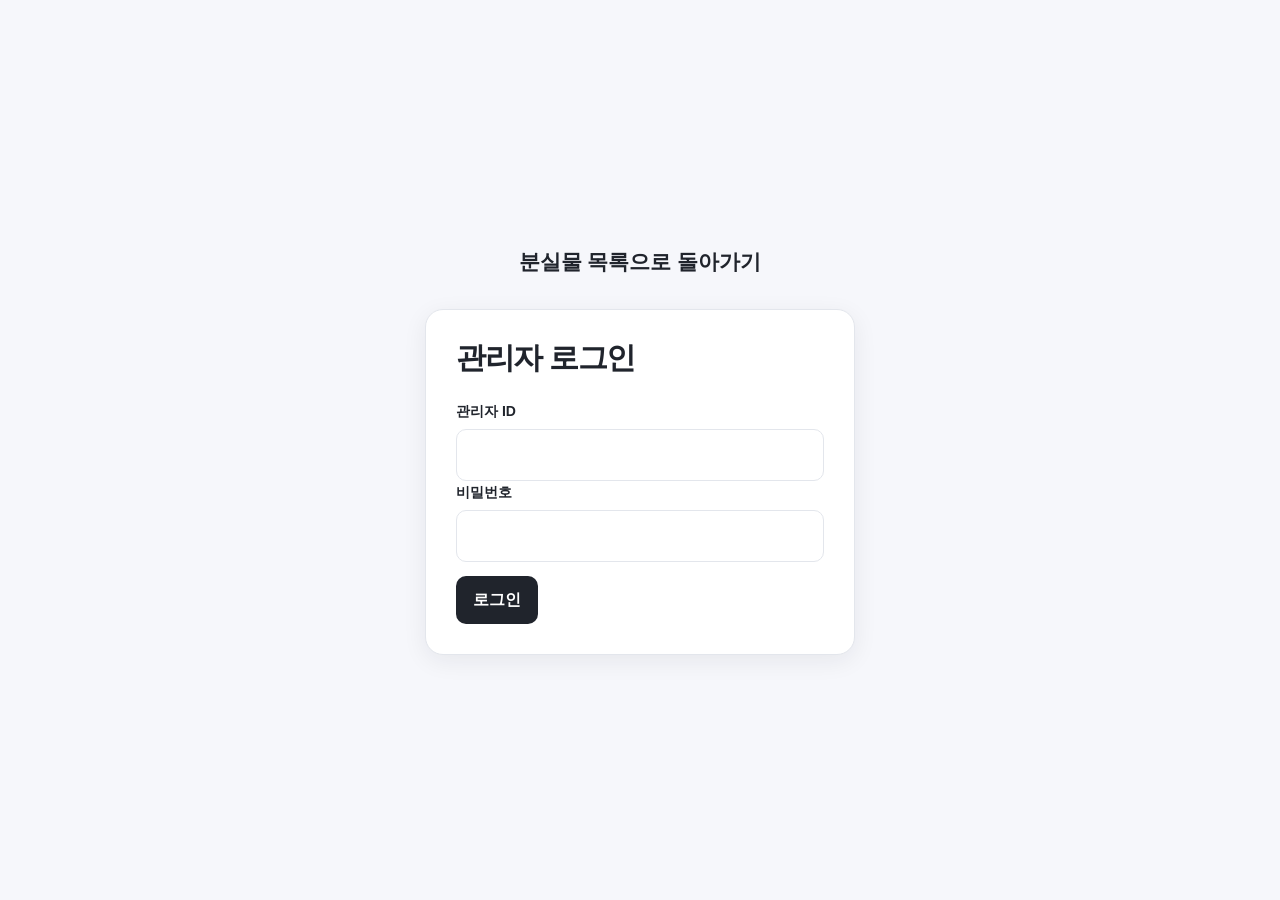
==== admin/index.html @ 2357132f "관리자 페이지 수정" ====
<!doctype html>
<html lang="ko">
  <head>
    <meta charset="UTF-8" />
    <meta name="viewport" content="width=device-width, initial-scale=1.0" />
    <title>관리자 - 분실물 관리</title>
    <link rel="stylesheet" href="../css/common.css" />
    <link rel="stylesheet" href="../css/admin.css" />
    <script src="../js/common.js" defer></script>
    <script src="../js/admin/index.js" defer></script>
  </head>
  <body>
    <header>
      <a href="/admin/index.html">관리자 화면</a>
      <nav>
        <a href="/index.html">일반 사용자 화면</a>
        <button id="logout-button" type="button">로그아웃</button>
      </nav>
    </header>
    <main>
      <section>
        <h1>분실물 관리</h1>
        <form id="admin-search-form">
          <label for="admin-search">분실물 검색</label>
          <input
            id="admin-search"
            name="keyword"
            type="search"
            placeholder="분실물 이름이나 특징을 입력하세요"
          />
          <button type="submit">검색</button>
        </form>
      </section>
      <section>
        <h2>정식 분실물</h2>
        <div id="admin-item-list">
          <article class="item-card" data-item-id="">
            <a href="/admin/item-detail.html?id=">
              <div class="item-image">분실물 사진</div>
              <h3>분실물 이름</h3>
              <p>찾은 장소</p>
              <p>등록된 시간</p>
            </a>
          </article>
        </div>
      </section>
      <section>
        <h2>임시 저장소</h2>
        <div id="temporary-item-list"></div>
      </section>

      <section>
        <h2>거절된 분실물</h2>
        <div id="declined-item-list"></div>
      </section>
    </main>
  </body>
</html>
---- css/common.css ----
:root {
  --background: #f6f7fb;
  --surface: #fff;
  --surface-hover: #fafbfc;
  --text: #20242c;
  --muted: #707784;
  --border: #e3e6ec;
  --primary: #20242c;
  --primary-hover: #11141a;
  --danger: #d9534f;
  --danger-bg: #fff0ef;
  --warning: #a96f08;
  --warning-bg: #fff7e6;
  --success: #2f855a;
  --radius: 14px;
  --shadow: 0 6px 24px rgba(25, 31, 43, 0.07);
  --max-width: 1120px;
}
* {
  box-sizing: border-box;
}
html {
  scroll-behavior: smooth;
}
body {
  margin: 0;
  min-width: 320px;
  background: var(--background);
  color: var(--text);
  font-family:
    -apple-system, BlinkMacSystemFont, "Segoe UI", "Noto Sans KR", Arial,
    sans-serif;
  line-height: 1.6;
}
a {
  color: inherit;
  text-decoration: none;
}
button,
input,
textarea {
  font: inherit;
}
button {
  cursor: pointer;
}
button:disabled {
  cursor: not-allowed;
  opacity: 0.55;
}
header {
  min-height: 72px;
  padding: 0 32px;
  background: var(--surface);
  border-bottom: 1px solid var(--border);
  display: flex;
  align-items: center;
  justify-content: space-between;
  gap: 24px;
}
header > a {
  font-size: 20px;
  font-weight: 800;
  letter-spacing: -0.04em;
}
header nav {
  display: flex;
  align-items: center;
  gap: 8px;
}
header nav a,
header nav button {
  padding: 9px 13px;
  border: 0;
  border-radius: 9px;
  background: transparent;
  color: var(--muted);
  font-weight: 600;
}
header nav a:hover,
header nav button:hover {
  background: #f0f2f6;
  color: var(--text);
}
main {
  width: min(calc(100% - 40px), var(--max-width));
  margin: 0 auto;
  padding: 48px 0 80px;
}
h1,
h2,
h3,
p {
  margin-top: 0;
}
h1 {
  margin-bottom: 10px;
  font-size: clamp(30px, 4vw, 44px);
  line-height: 1.2;
  letter-spacing: -0.045em;
}
h2 {
  font-size: 24px;
  line-height: 1.3;
  letter-spacing: -0.035em;
}
h3 {
  line-height: 1.4;
}
p {
  color: var(--muted);
}
main > a:first-child {
  display: inline-block;
  margin-bottom: 24px;
  color: var(--muted);
  font-weight: 600;
}
section + section {
  margin-top: 42px;
}
label {
  display: block;
  margin-bottom: 7px;
  font-size: 14px;
  font-weight: 700;
}
input,
textarea {
  width: 100%;
  padding: 12px 14px;
  border: 1px solid var(--border);
  border-radius: 10px;
  background: var(--surface);
  color: var(--text);
  outline: none;
  transition:
    border-color 0.15s,
    box-shadow 0.15s;
}
input:focus,
textarea:focus {
  border-color: #9da4ae;
  box-shadow: 0 0 0 3px rgba(157, 164, 174, 0.15);
}
textarea {
  min-height: 130px;
  resize: vertical;
}
button[type="submit"],
button[type="cancel"],
#take-item-button,
#edit-item-button,
#accept-button {
  padding: 11px 17px;
  border: 0;
  border-radius: 10px;
  background: var(--primary);
  color: #fff;
  font-weight: 700;
}
button[value="cancel"] {
  background: var(--surface);
  color: var(--text);
  border: 1px solid var(--border);
}
button[value="cancel"]:hover {
  background: var(--surface-hover);
}
button[type="submit"]:hover,
#take-item-button:hover,
#edit-item-button:hover,
#accept-button:hover {
  background: var(--primary-hover);
}
#delete-item-button,
#delete-button {
  padding: 11px 17px;
  border: 0;
  border-radius: 10px;
  background: var(--danger-bg);
  color: var(--danger);
  font-weight: 700;
}
#delete-item-button:hover,
#delete-button:hover {
  background: #ffe1df;
}
#decline-button {
  padding: 11px 17px;
  border: 0;
  border-radius: 10px;
  background: var(--warning-bg);
  color: var(--warning);
  font-weight: 700;
}
.item-image {
  min-height: 210px;
  border-radius: 12px;
  background: #eef0f4;
  color: #8a919c;
  display: grid;
  place-items: center;
  overflow: hidden;
}
.item-image img {
  width: 100%;
  height: 100%;
  object-fit: cover;
}
dialog {
  width: min(92vw, 460px);
  border: 0;
  border-radius: 18px;
  padding: 28px;
  background: var(--surface);
  box-shadow: 0 24px 70px rgba(0, 0, 0, 0.18);
}
dialog::backdrop {
  background: rgba(15, 18, 24, 0.48);
}
dialog form {
  display: flex;
  flex-direction: column;
  gap: 14px;
}

#temporary-item-register-form > button[type="submit"] {
  margin-top: 14px;
}
#temporary-item-register-form > a {
  display: inline-flex;
  width: fit-content;
  margin-top: 20px;
  padding: 11px 17px;
  border: 1px solid var(--border);
  border-radius: 10px;
  background: var(--surface);
  font-weight: 700;
}
#temporary-item-register-form > a:hover {
  background: var(--surface-hover);
}
body:has(#admin-login-form) .back-link {
  display: inline-flex;
  align-items: center;
  gap: 5px;
  margin-bottom: 22px;
  color: var(--muted);
  font-size: 14px;
  font-weight: 700;
}
body:has(#admin-login-form) .back-link:hover {
  color: var(--text);
}
#admin-login-form > button[type="submit"] {
  margin-top: 14px;
}

@media (max-width: 700px) {
  header {
    min-height: 64px;
    padding: 0 18px;
  }
  header > a {
    font-size: 17px;
  }
  header nav a,
  header nav button {
    padding: 8px;
    font-size: 13px;
  }
  main {
    width: min(calc(100% - 28px), var(--max-width));
    padding-top: 32px;
  }
}

.site-logo {
  display: inline-flex;
  align-items: center;
  gap: 10px;
  color: var(--text);
  font-size: 20px;
  font-weight: 800;
  letter-spacing: -0.04em;
}

.site-logo img {
  width: 38px;
  height: 38px;
  object-fit: contain;
}

.site-logo:hover {
  color: var(--text);
}

@media (max-width: 700px) {
  .site-logo {
    font-size: 17px;
    gap: 7px;
  }

  .site-logo img {
    width: 32px;
    height: 32px;
  }
}
---- css/admin.css ----
body:has(#admin-login-form) {
  min-height: 100vh;
  display: grid;
  place-items: center;
}
body:has(#admin-login-form) main {
  width: min(calc(100% - 32px), 430px);
  padding: 24px 0;
}
body:has(#admin-login-form) main > a:first-child {
  display: block;
  margin-bottom: 30px;
  text-align: center;
  color: var(--text);
  font-size: 21px;
  font-weight: 800;
}
body:has(#admin-login-form) section {
  margin: 0;
  padding: 30px;
  background: var(--surface);
  border: 1px solid var(--border);
  border-radius: 18px;
  box-shadow: var(--shadow);
}
body:has(#admin-login-form) h1 {
  font-size: 30px;
}
#admin-login-form {
  margin-top: 24px;
}
#login-error {
  margin-top: 14px;
  color: var(--danger);
  font-size: 14px;
}
#admin-search-form {
  max-width: 720px;
  margin-top: 28px;
  display: grid;
  grid-template-columns: 1fr auto;
  gap: 10px;
}
#admin-search-form label {
  grid-column: 1/-1;
}
#admin-item-list {
  margin-top: 20px;
  display: grid;
  grid-template-columns: repeat(3, minmax(0, 1fr));
  gap: 18px;
}
#admin-item-list .item-card a {
  display: block;
  padding: 12px;
}
#admin-item-list .item-card h3 {
  margin: 15px 3px 4px;
}
#admin-item-list .item-card p {
  margin: 0 3px;
  font-size: 13px;
}
#admin-item-detail,
#temporary-item-detail {
  max-width: 760px;
  margin: 0 auto;
  padding: 24px;
  background: var(--surface);
  border: 1px solid var(--border);
  border-radius: 18px;
  box-shadow: var(--shadow);
}
#admin-item-detail .item-image,
#temporary-item-detail .item-image {
  min-height: 420px;
  margin-bottom: 28px;
}
#admin-item-detail > div:last-child,
#temporary-item-detail > div:last-child {
  margin-top: 30px;
  display: flex;
  flex-wrap: wrap;
  gap: 10px;
}
#edit-item-section {
  max-width: 760px;
  margin: 24px auto 0;
  padding: 24px;
  background: var(--surface);
  border: 1px solid var(--border);
  border-radius: 18px;
}
#edit-item-form {
  margin-top: 20px;
}
#temporary-item-list,
#declined-item-list {
  margin-top: 24px;
  display: grid;
  grid-template-columns: repeat(3, minmax(0, 1fr));
  gap: 18px;
}
.temporary-item-card {
  overflow: hidden;
  background: var(--surface);
  border: 1px solid var(--border);
  border-radius: var(--radius);
  box-shadow: var(--shadow);
  transition:
    transform 0.18s,
    box-shadow 0.18s;
}
.temporary-item-card:hover {
  transform: translateY(-3px);
  box-shadow: 0 12px 30px rgba(25, 31, 43, 0.11);
}
.temporary-item-card a {
  display: block;
  padding: 12px;
}
.temporary-item-card h2 {
  margin: 15px 3px 4px;
  font-size: 18px;
}
.temporary-item-card p {
  margin: 0 3px;
  font-size: 13px;
}
@media (max-width: 900px) {
  #admin-item-list,
  #temporary-item-list {
    grid-template-columns: repeat(2, minmax(0, 1fr));
  }
}
@media (max-width: 600px) {
  #admin-search-form {
    grid-template-columns: 1fr;
  }
  #admin-item-list,
  #temporary-item-list {
    grid-template-columns: 1fr;
  }
  #admin-item-detail,
  #temporary-item-detail,
  #edit-item-section {
    padding: 16px;
  }
  #admin-item-detail .item-image,
  #temporary-item-detail .item-image {
    min-height: 280px;
  }
}

body:has(#admin-login-form) .back-link {
  display: inline-flex;
  align-items: center;
  gap: 6px;
  margin-bottom: 22px;
  color: var(--muted);
  font-size: 14px;
  font-weight: 600;
  transition: color 0.15s ease;
}

body:has(#admin-login-form) .back-link:hover {
  color: var(--text);
}
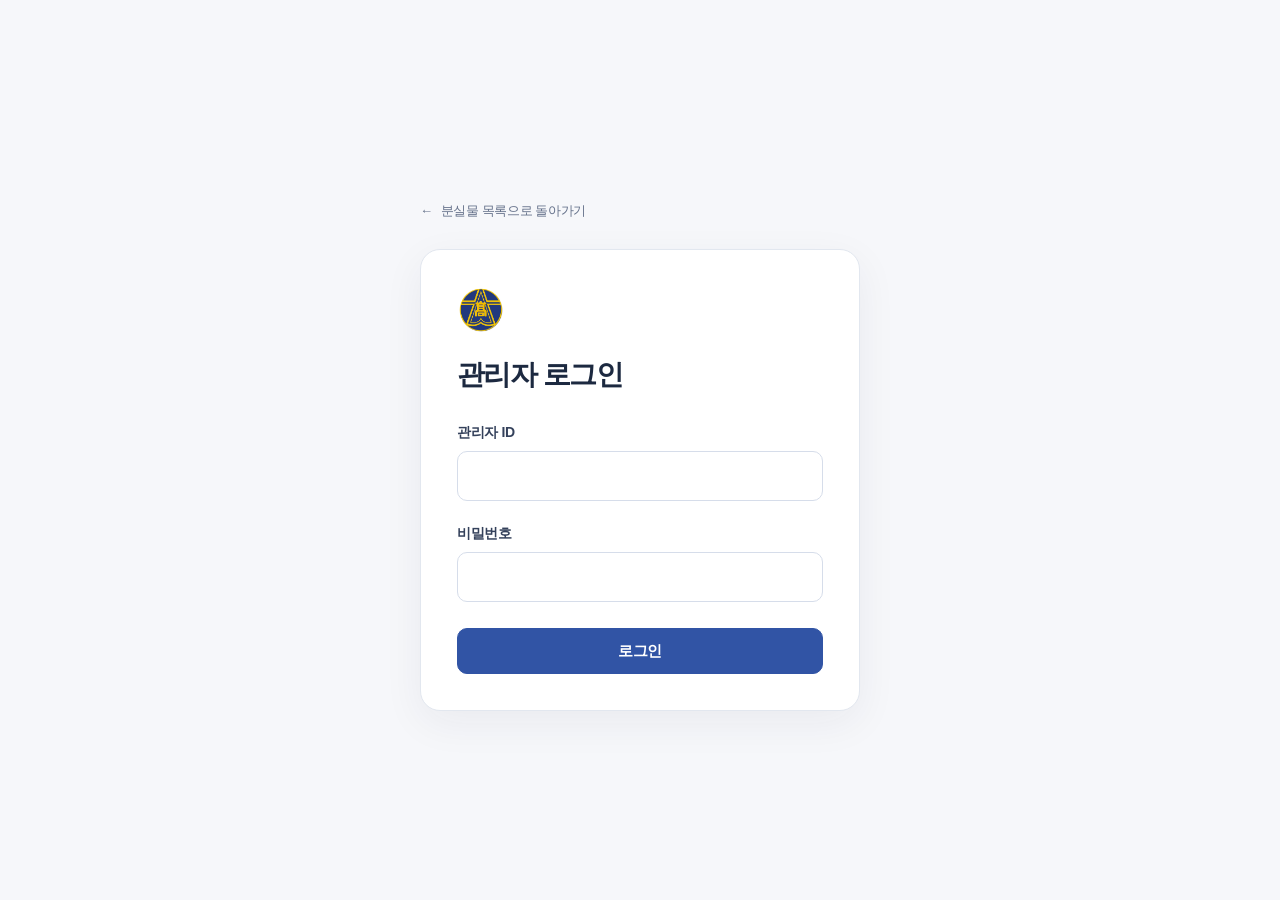
==== commit d67ac39d: "웹 아이콘 추가" ====
--- a/admin/index.html
+++ b/admin/index.html
@@ -6,6 +6,7 @@
     <title>관리자 - 분실물 관리</title>
     <link rel="stylesheet" href="../css/common.css" />
     <link rel="stylesheet" href="../css/admin.css" />
+    <link rel="icon" type="image/png" href="/images/school-logo.png" />
     <script src="../js/common.js" defer></script>
     <script src="../js/admin/index.js" defer></script>
   </head>
@@ -32,6 +33,10 @@
         </form>
       </section>
       <section>
+        <h2>임시 저장소</h2>
+        <div id="temporary-item-list"></div>
+      </section>
+      <section>
         <h2>정식 분실물</h2>
         <div id="admin-item-list">
           <article class="item-card" data-item-id="">
@@ -45,10 +50,9 @@
         </div>
       </section>
       <section>
-        <h2>임시 저장소</h2>
-        <div id="temporary-item-list"></div>
+        <h2>가져가기 완료된 분실물</h2>
+        <div id="taken-item-list"></div>
       </section>
-
       <section>
         <h2>거절된 분실물</h2>
         <div id="declined-item-list"></div>
--- a/css/common.css
+++ b/css/common.css
@@ -1,309 +1,945 @@
 :root {
-  --background: #f6f7fb;
-  --surface: #fff;
-  --surface-hover: #fafbfc;
-  --text: #20242c;
-  --muted: #707784;
-  --border: #e3e6ec;
-  --primary: #20242c;
-  --primary-hover: #11141a;
-  --danger: #d9534f;
-  --danger-bg: #fff0ef;
-  --warning: #a96f08;
-  --warning-bg: #fff7e6;
-  --success: #2f855a;
-  --radius: 14px;
-  --shadow: 0 6px 24px rgba(25, 31, 43, 0.07);
-  --max-width: 1120px;
-}
-* {
+  color-scheme: light;
+  --background: #f6f7fa;
+  --surface: #ffffff;
+  --surface-hover: #f0f3f9;
+  --text: #1c2940;
+  --muted: #65718a;
+  --border: #e2e7ef;
+  --primary: #3154a5;
+  --primary-hover: #24438c;
+  --primary-soft: #edf2fc;
+  --danger: #b53542;
+  --danger-bg: #fff0f1;
+  --warning: #89580d;
+  --warning-bg: #fff6e5;
+  --success: #237451;
+  --success-bg: #edf8f1;
+  --radius: 16px;
+  --shadow: 0 4px 18px rgb(28 41 64 / 4%);
+  --max-width: 1200px;
+  --page-gutter: 24px;
+  --focus-ring: 0 0 0 4px rgb(49 84 165 / 13%);
+}
+
+*,
+*::before,
+*::after {
   box-sizing: border-box;
 }
+
+[hidden] {
+  display: none !important;
+}
+
 html {
-  scroll-behavior: smooth;
-}
+  scroll-padding-top: 24px;
+  -webkit-text-size-adjust: 100%;
+}
+
 body {
   margin: 0;
-  min-width: 320px;
+  min-height: 100vh;
+  min-height: 100dvh;
   background: var(--background);
   color: var(--text);
   font-family:
-    -apple-system, BlinkMacSystemFont, "Segoe UI", "Noto Sans KR", Arial,
-    sans-serif;
-  line-height: 1.6;
-}
+    -apple-system, BlinkMacSystemFont, "Segoe UI", "Apple SD Gothic Neo",
+    "Noto Sans KR", "Noto Sans CJK KR", "Malgun Gothic", sans-serif;
+  font-size: 15px;
+  line-height: 1.65;
+  letter-spacing: -0.025em;
+  overflow-wrap: anywhere;
+  -webkit-font-smoothing: antialiased;
+}
+
+::selection {
+  background: #dce7ff;
+  color: #172d5c;
+}
+
 a {
   color: inherit;
   text-decoration: none;
-}
-button,
-input,
-textarea {
-  font: inherit;
-}
-button {
-  cursor: pointer;
-}
-button:disabled {
-  cursor: not-allowed;
-  opacity: 0.55;
-}
-header {
-  min-height: 72px;
-  padding: 0 32px;
-  background: var(--surface);
-  border-bottom: 1px solid var(--border);
-  display: flex;
-  align-items: center;
-  justify-content: space-between;
-  gap: 24px;
-}
-header > a {
-  font-size: 20px;
-  font-weight: 800;
-  letter-spacing: -0.04em;
-}
-header nav {
-  display: flex;
-  align-items: center;
-  gap: 8px;
-}
-header nav a,
-header nav button {
-  padding: 9px 13px;
-  border: 0;
-  border-radius: 9px;
-  background: transparent;
-  color: var(--muted);
-  font-weight: 600;
-}
-header nav a:hover,
-header nav button:hover {
-  background: #f0f2f6;
-  color: var(--text);
-}
-main {
-  width: min(calc(100% - 40px), var(--max-width));
-  margin: 0 auto;
-  padding: 48px 0 80px;
-}
+  -webkit-tap-highlight-color: transparent;
+}
+
+img {
+  display: block;
+  max-width: 100%;
+}
+
 h1,
 h2,
 h3,
 p {
-  margin-top: 0;
-}
+  margin: 0;
+}
+
+h1,
+h2,
+h3 {
+  word-break: keep-all;
+  overflow-wrap: anywhere;
+}
+
 h1 {
-  margin-bottom: 10px;
-  font-size: clamp(30px, 4vw, 44px);
-  line-height: 1.2;
-  letter-spacing: -0.045em;
-}
+  font-size: clamp(28px, 3.5vw, 40px);
+  font-weight: 800;
+  line-height: 1.3;
+  letter-spacing: -0.055em;
+}
+
 h2 {
-  font-size: 24px;
-  line-height: 1.3;
-  letter-spacing: -0.035em;
-}
+  font-size: clamp(19px, 2.4vw, 23px);
+  font-weight: 750;
+  line-height: 1.4;
+  letter-spacing: -0.04em;
+}
+
 h3 {
-  line-height: 1.4;
-}
+  font-size: 17px;
+  line-height: 1.45;
+}
+
 p {
   color: var(--muted);
 }
+
+button,
+input,
+textarea,
+select {
+  font: inherit;
+  letter-spacing: inherit;
+}
+
+a:focus-visible,
+button:focus-visible {
+  outline: 3px solid #668cde;
+  outline-offset: 4px;
+}
+
+body > header {
+  display: flex;
+  flex-wrap: wrap;
+  align-items: center;
+  justify-content: space-between;
+  gap: 12px 20px;
+  min-height: 82px;
+  padding-block: 16px;
+  padding-inline: max(var(--page-gutter), calc((100% - var(--max-width)) / 2));
+  background: var(--surface);
+  border-bottom: 1px solid var(--border);
+}
+
+header > a {
+  min-width: 0;
+  color: var(--text);
+  font-size: 17px;
+  font-weight: 750;
+  line-height: 1.5;
+  letter-spacing: -0.045em;
+}
+
+.site-logo {
+  display: inline-flex;
+  flex: 1 1 200px;
+  align-items: center;
+  gap: 12px;
+  min-width: 0;
+}
+
+.site-logo img {
+  flex: 0 0 40px;
+  width: 40px;
+  height: 40px;
+  object-fit: contain;
+}
+
+.site-logo span {
+  min-width: 0;
+  word-break: keep-all;
+  overflow-wrap: anywhere;
+}
+
+header nav {
+  display: flex;
+  flex: 0 0 auto;
+  flex-wrap: wrap;
+  align-items: center;
+  gap: 8px;
+  max-width: 100%;
+  margin-left: auto;
+}
+
+header nav a,
+header nav button {
+  display: inline-flex;
+  align-items: center;
+  justify-content: center;
+  min-height: 42px;
+  padding: 9px 14px;
+  border: 1px solid var(--border);
+  border-radius: 9px;
+  background: var(--surface);
+  color: var(--muted);
+  font-size: 13px;
+  font-weight: 650;
+  line-height: 1.4;
+  text-align: center;
+}
+
+main {
+  width: calc(100% - var(--page-gutter) * 2);
+  max-width: var(--max-width);
+  margin-inline: auto;
+  padding-block: 40px 80px;
+}
+
 main > a:first-child {
-  display: inline-block;
-  margin-bottom: 24px;
+  display: inline-flex;
+  align-items: center;
+  min-height: 44px;
+  margin: -8px 0 20px;
   color: var(--muted);
+  font-size: 14px;
   font-weight: 600;
 }
+
 section + section {
-  margin-top: 42px;
-}
+  margin-top: 40px;
+}
+
 label {
   display: block;
-  margin-bottom: 7px;
+  color: #34415b;
   font-size: 14px;
-  font-weight: 700;
-}
+  font-weight: 650;
+  line-height: 1.5;
+}
+
 input,
+textarea,
+select {
+  display: block;
+  width: 100%;
+  min-width: 0;
+  min-height: 48px;
+  padding: 12px 14px;
+  border: 1px solid #d6ddea;
+  border-radius: 10px;
+  outline: none;
+  background: var(--surface);
+  color: var(--text);
+  font-size: 16px;
+  line-height: 1.5;
+  transition:
+    border-color 160ms ease,
+    box-shadow 160ms ease;
+}
+
+input::placeholder,
+textarea::placeholder {
+  color: #7c879c;
+  opacity: 1;
+}
+
+input:focus,
+textarea:focus,
+select:focus {
+  border-color: var(--primary);
+  box-shadow: var(--focus-ring);
+}
+
+input:disabled,
+textarea:disabled,
+select:disabled {
+  background: #f1f3f7;
+  cursor: not-allowed;
+}
+
 textarea {
-  width: 100%;
-  padding: 12px 14px;
+  min-height: 136px;
+  resize: vertical;
+}
+
+input[type="file"] {
+  padding: 8px;
+}
+
+input::file-selector-button {
+  margin-right: 12px;
+  padding: 8px 12px;
+  border: 0;
+  border-radius: 6px;
+  background: var(--primary-soft);
+  color: var(--primary);
+  font: inherit;
+  cursor: pointer;
+}
+
+button {
+  display: inline-flex;
+  align-items: center;
+  justify-content: center;
+  gap: 8px;
+  min-width: 0;
+  min-height: 46px;
+  padding: 11px 18px;
   border: 1px solid var(--border);
   border-radius: 10px;
   background: var(--surface);
   color: var(--text);
-  outline: none;
+  font-weight: 650;
+  line-height: 1.5;
+  text-align: center;
+  cursor: pointer;
+  touch-action: manipulation;
   transition:
-    border-color 0.15s,
-    box-shadow 0.15s;
-}
-input:focus,
-textarea:focus {
-  border-color: #9da4ae;
-  box-shadow: 0 0 0 3px rgba(157, 164, 174, 0.15);
-}
-textarea {
-  min-height: 130px;
-  resize: vertical;
-}
+    background-color 160ms ease,
+    border-color 160ms ease,
+    color 160ms ease,
+    box-shadow 160ms ease;
+}
+
+button:disabled {
+  opacity: 0.5;
+  cursor: not-allowed;
+}
+
 button[type="submit"],
-button[type="cancel"],
 #take-item-button,
 #edit-item-button,
 #accept-button {
-  padding: 11px 17px;
-  border: 0;
-  border-radius: 10px;
+  border-color: var(--primary);
   background: var(--primary);
   color: #fff;
-  font-weight: 700;
-}
-button[value="cancel"] {
+}
+
+#delete-item-button,
+#delete-button {
+  border-color: #f0d6da;
+  background: var(--danger-bg);
+  color: var(--danger);
+}
+
+#decline-button,
+#cancel-take-button {
+  border-color: #ecdfc3;
+  background: var(--warning-bg);
+  color: var(--warning);
+}
+
+button[value="cancel"],
+#cancel-edit-button {
+  border-color: #d6ddea;
+  background: var(--surface);
+  color: #4b5870;
+}
+
+#search-form,
+#admin-search-form {
+  display: grid;
+  grid-template-columns: minmax(0, 1fr) auto;
+  align-items: center;
+  gap: 10px;
+  min-width: 0;
+  margin: 0;
+}
+
+#search-form label,
+#admin-search-form label {
+  grid-column: 1 / -1;
+  margin-bottom: 2px;
+}
+
+#search-form input,
+#admin-search-form input {
+  min-height: 50px;
+  padding-left: 42px;
+  background-image: url("data:image/svg+xml,%3Csvg xmlns='http://www.w3.org/2000/svg' width='20' height='20' viewBox='0 0 24 24' fill='none' stroke='%23748098' stroke-width='1.8' stroke-linecap='round'%3E%3Ccircle cx='10.8' cy='10.8' r='6.8'/%3E%3Cpath d='m16 16 4.5 4.5'/%3E%3C/svg%3E");
+  background-repeat: no-repeat;
+  background-position: 14px center;
+  background-size: 18px;
+}
+
+#search-form button,
+#admin-search-form button {
+  min-width: 80px;
+  min-height: 50px;
+}
+
+#item-list,
+#admin-item-list,
+#temporary-item-list,
+#taken-item-list,
+#declined-item-list {
+  display: grid;
+  grid-template-columns: repeat(4, minmax(0, 1fr));
+  align-items: stretch;
+  gap: 24px;
+  min-width: 0;
+  margin-top: 22px;
+}
+
+.item-card,
+.temporary-item-card {
+  min-width: 0;
+  overflow: hidden;
+  border: 1px solid var(--border);
+  border-radius: var(--radius);
+  background: var(--surface);
+  box-shadow: var(--shadow);
+  transition:
+    transform 180ms ease,
+    border-color 180ms ease,
+    box-shadow 180ms ease;
+}
+
+.item-card > a,
+.temporary-item-card > a {
+  display: flex;
+  flex-direction: column;
+  height: 100%;
+  min-width: 0;
+  padding: 10px 10px 18px;
+}
+
+.item-card:focus-within,
+.temporary-item-card:focus-within {
+  border-color: var(--primary);
+  box-shadow: var(--focus-ring);
+}
+
+.item-card > a:focus-visible,
+.temporary-item-card > a:focus-visible {
+  outline-offset: -4px;
+}
+
+.item-image {
+  position: relative;
+  display: grid;
+  place-items: center;
+  width: 100%;
+  min-width: 0;
+  aspect-ratio: 4 / 3;
+  overflow: hidden;
+  border-radius: 10px;
+  background: #f0f2f6;
+  color: var(--muted);
+  font-size: 13px;
+  line-height: 1.5;
+}
+
+.item-image img {
+  position: absolute;
+  inset: 0;
+  width: 100%;
+  height: 100%;
+  padding: 12px;
+  object-fit: contain;
+  object-position: center;
+}
+
+.item-card h3,
+.temporary-item-card h3,
+.temporary-item-card h2 {
+  display: -webkit-box;
+  min-height: 1.45em;
+  margin: 16px 10px 8px;
+  overflow: hidden;
+  font-size: 17px;
+  font-weight: 750;
+  line-height: 1.45;
+  letter-spacing: -0.035em;
+  -webkit-box-orient: vertical;
+  -webkit-line-clamp: 2;
+}
+
+.item-card p,
+.temporary-item-card p {
+  margin: 0 10px;
+  color: var(--muted);
+  font-size: 12px;
+  line-height: 1.7;
+  overflow-wrap: anywhere;
+}
+
+.item-card p:first-of-type,
+.temporary-item-card p:first-of-type {
+  display: -webkit-box;
+  min-height: 3.4em;
+  margin-bottom: 6px;
+  overflow: hidden;
+  color: #4d5b73;
+  font-size: 13px;
+  -webkit-box-orient: vertical;
+  -webkit-line-clamp: 2;
+}
+
+.item-card p:nth-of-type(2),
+.temporary-item-card p:nth-of-type(2) {
+  margin-bottom: 12px;
+}
+
+.item-card p:nth-of-type(3),
+.temporary-item-card p:nth-of-type(3) {
+  margin-top: auto;
+  padding-top: 12px;
+  border-top: 1px solid #edf0f5;
+  font-size: 11px;
+  font-variant-numeric: tabular-nums;
+}
+
+:is(
+    #item-list,
+    #admin-item-list,
+    #temporary-item-list,
+    #taken-item-list,
+    #declined-item-list
+  )
+  > p {
+  display: grid;
+  grid-column: 1 / -1;
+  place-content: center;
+  min-height: 180px;
+  padding: 32px 20px;
+  border: 1px dashed #cdd6e5;
+  border-radius: var(--radius);
+  background: var(--surface);
+  text-align: center;
+  font-size: 14px;
+}
+
+article#item-detail,
+#admin-item-detail,
+#temporary-item-detail {
+  display: grid;
+  grid-template-columns: minmax(0, 1.05fr) minmax(0, 1fr);
+  grid-template-rows: auto 1fr auto;
+  gap: 20px 40px;
+  width: 100%;
+  margin: 0;
+  padding: 32px;
+  border: 1px solid var(--border);
+  border-radius: 20px;
+  background: var(--surface);
+  box-shadow: var(--shadow);
+}
+
+:is(article#item-detail, #admin-item-detail, #temporary-item-detail)
+  > .item-image {
+  grid-column: 1;
+  grid-row: 1 / 4;
+  align-self: start;
+  aspect-ratio: 1 / 1;
+  border-radius: 12px;
+}
+
+:is(article#item-detail, #admin-item-detail, #temporary-item-detail)
+  > .item-image
+  img {
+  padding: 20px;
+}
+
+:is(article#item-detail, #admin-item-detail, #temporary-item-detail)
+  > .item-image:has(> img[hidden])::after {
+  content: "이미지가 존재하지 않습니다";
+  padding: 20px;
+  text-align: center;
+}
+
+:is(article#item-detail, #admin-item-detail, #temporary-item-detail) > h1 {
+  grid-column: 2;
+  grid-row: 1;
+  align-self: start;
+  padding-top: 6px;
+  font-size: clamp(24px, 2.6vw, 32px);
+}
+
+:is(article#item-detail, #admin-item-detail, #temporary-item-detail) > dl {
+  display: grid;
+  grid-column: 2;
+  grid-row: 2;
+  grid-template-columns: 94px minmax(0, 1fr);
+  align-content: start;
+  align-self: start;
+  min-width: 0;
+  margin: 0;
+}
+
+:is(article#item-detail, #admin-item-detail, #temporary-item-detail) dt,
+:is(article#item-detail, #admin-item-detail, #temporary-item-detail) dd {
+  min-width: 0;
+  margin: 0;
+  padding-block: 13px;
+  border-bottom: 1px solid #edf0f5;
+  font-size: 14px;
+  line-height: 1.8;
+}
+
+:is(article#item-detail, #admin-item-detail, #temporary-item-detail) dt {
+  padding-right: 12px;
+  color: var(--muted);
+  font-weight: 500;
+  word-break: keep-all;
+}
+
+:is(article#item-detail, #admin-item-detail, #temporary-item-detail) dd {
+  color: var(--text);
+  overflow-wrap: anywhere;
+  white-space: pre-line;
+}
+
+#take-item-button,
+#admin-item-detail > div:last-child,
+#temporary-item-detail > div:last-child {
+  grid-column: 2;
+  grid-row: 3;
+  align-self: end;
+  margin-top: 4px;
+}
+
+#take-item-button {
+  width: 100%;
+  min-height: 50px;
+}
+
+#admin-item-detail > div:last-child,
+#temporary-item-detail > div:last-child {
+  display: flex;
+  flex-wrap: wrap;
+  gap: 10px;
+}
+
+#admin-item-detail > div:last-child > button,
+#temporary-item-detail > div:last-child > button {
+  flex: 1 1 100px;
+}
+
+#temporary-item-register-form,
+#edit-item-form,
+#admin-login-form,
+#take-item-form {
+  display: grid;
+  grid-template-columns: minmax(0, 1fr) minmax(0, 1fr);
+  align-items: start;
+  gap: 8px 12px;
+}
+
+:is(
+    #temporary-item-register-form,
+    #edit-item-form,
+    #admin-login-form,
+    #take-item-form
+  )
+  > :is(label, input, textarea, select, h2, p) {
+  grid-column: 1 / -1;
+}
+
+:is(
+    #temporary-item-register-form,
+    #edit-item-form,
+    #admin-login-form,
+    #take-item-form
+  )
+  > :is(input, textarea, select)
+  + label {
+  margin-top: 14px;
+}
+
+:is(
+    #temporary-item-register-form,
+    #edit-item-form,
+    #admin-login-form,
+    #take-item-form
+  )
+  > button {
+  width: 100%;
+  margin-top: 18px;
+}
+
+#admin-login-form > button {
+  grid-column: 1 / -1;
+}
+
+dialog {
+  width: min(460px, calc(100% - 32px));
+  max-width: none;
+  max-height: calc(100vh - 32px);
+  max-height: calc(100dvh - 32px);
+  margin: auto;
+  padding: 30px;
+  overflow: auto;
+  overscroll-behavior: contain;
+  border: 1px solid var(--border);
+  border-radius: 20px;
   background: var(--surface);
   color: var(--text);
-  border: 1px solid var(--border);
-}
-button[value="cancel"]:hover {
-  background: var(--surface-hover);
-}
-button[type="submit"]:hover,
-#take-item-button:hover,
-#edit-item-button:hover,
-#accept-button:hover {
-  background: var(--primary-hover);
-}
-#delete-item-button,
-#delete-button {
-  padding: 11px 17px;
-  border: 0;
+  box-shadow: 0 24px 80px rgb(13 26 51 / 22%);
+}
+
+dialog:not([open]) {
+  display: none;
+}
+
+dialog::backdrop {
+  background: rgb(15 25 45 / 52%);
+}
+
+#take-item-form > h2 {
+  margin-bottom: 16px;
+}
+
+#login-error,
+#error-message {
+  margin-top: 18px;
+  padding: 12px 14px;
+  border: 1px solid #f0d6da;
   border-radius: 10px;
   background: var(--danger-bg);
   color: var(--danger);
-  font-weight: 700;
-}
-#delete-item-button:hover,
-#delete-button:hover {
-  background: #ffe1df;
-}
-#decline-button {
-  padding: 11px 17px;
-  border: 0;
-  border-radius: 10px;
-  background: var(--warning-bg);
-  color: var(--warning);
-  font-weight: 700;
-}
-.item-image {
-  min-height: 210px;
-  border-radius: 12px;
-  background: #eef0f4;
-  color: #8a919c;
-  display: grid;
-  place-items: center;
-  overflow: hidden;
-}
-.item-image img {
-  width: 100%;
-  height: 100%;
-  object-fit: cover;
-}
-dialog {
-  width: min(92vw, 460px);
-  border: 0;
-  border-radius: 18px;
-  padding: 28px;
-  background: var(--surface);
-  box-shadow: 0 24px 70px rgba(0, 0, 0, 0.18);
-}
-dialog::backdrop {
-  background: rgba(15, 18, 24, 0.48);
-}
-dialog form {
-  display: flex;
-  flex-direction: column;
-  gap: 14px;
-}
-
-#temporary-item-register-form > button[type="submit"] {
-  margin-top: 14px;
-}
-#temporary-item-register-form > a {
-  display: inline-flex;
-  width: fit-content;
-  margin-top: 20px;
-  padding: 11px 17px;
-  border: 1px solid var(--border);
-  border-radius: 10px;
-  background: var(--surface);
-  font-weight: 700;
-}
-#temporary-item-register-form > a:hover {
-  background: var(--surface-hover);
-}
-body:has(#admin-login-form) .back-link {
-  display: inline-flex;
-  align-items: center;
-  gap: 5px;
-  margin-bottom: 22px;
-  color: var(--muted);
-  font-size: 14px;
-  font-weight: 700;
-}
-body:has(#admin-login-form) .back-link:hover {
-  color: var(--text);
-}
-#admin-login-form > button[type="submit"] {
-  margin-top: 14px;
-}
-
-@media (max-width: 700px) {
-  header {
-    min-height: 64px;
-    padding: 0 18px;
-  }
+  font-size: 13px;
+}
+
+@media (hover: hover) and (pointer: fine) {
+  button:not(:disabled):hover,
+  header nav a:hover {
+    border-color: #cbd5e4;
+    background: var(--surface-hover);
+    color: var(--text);
+  }
+
+  button[type="submit"]:not(:disabled):hover,
+  #take-item-button:not(:disabled):hover,
+  #edit-item-button:not(:disabled):hover,
+  #accept-button:not(:disabled):hover {
+    border-color: var(--primary-hover);
+    background: var(--primary-hover);
+    color: #fff;
+  }
+
+  #delete-item-button:not(:disabled):hover,
+  #delete-button:not(:disabled):hover {
+    border-color: #e7b9c0;
+    background: #ffe2e6;
+    color: #9f2231;
+  }
+
+  #decline-button:not(:disabled):hover,
+  #cancel-take-button:not(:disabled):hover {
+    border-color: #e6ce9b;
+    background: #ffedcc;
+    color: #754a07;
+  }
+
+  main > a:first-child:hover {
+    color: var(--primary);
+  }
+
+  .item-card:hover,
+  .temporary-item-card:hover {
+    transform: translateY(-3px);
+    border-color: #becde8;
+    box-shadow: 0 10px 28px rgb(28 41 64 / 8%);
+  }
+}
+
+@media (max-width: 1099px) {
+  #item-list,
+  #admin-item-list,
+  #temporary-item-list,
+  #taken-item-list,
+  #declined-item-list {
+    grid-template-columns: repeat(3, minmax(0, 1fr));
+    gap: 20px;
+  }
+
+  article#item-detail,
+  #admin-item-detail,
+  #temporary-item-detail {
+    gap: 20px 28px;
+    padding: 26px;
+  }
+}
+
+@media (max-width: 819px) {
+  #item-list,
+  #admin-item-list,
+  #temporary-item-list,
+  #taken-item-list,
+  #declined-item-list {
+    grid-template-columns: repeat(2, minmax(0, 1fr));
+  }
+
+  article#item-detail,
+  #admin-item-detail,
+  #temporary-item-detail {
+    grid-template-columns: minmax(0, 1fr);
+    grid-template-rows: auto auto auto auto;
+    gap: 22px;
+  }
+
+  :is(article#item-detail, #admin-item-detail, #temporary-item-detail)
+    > .item-image {
+    grid-column: 1;
+    grid-row: 1;
+    aspect-ratio: 4 / 3;
+    max-height: 480px;
+  }
+
+  :is(article#item-detail, #admin-item-detail, #temporary-item-detail) > h1 {
+    grid-column: 1;
+    grid-row: 2;
+    padding-top: 0;
+  }
+
+  :is(article#item-detail, #admin-item-detail, #temporary-item-detail) > dl {
+    grid-column: 1;
+    grid-row: 3;
+  }
+
+  #take-item-button,
+  #admin-item-detail > div:last-child,
+  #temporary-item-detail > div:last-child {
+    grid-column: 1;
+    grid-row: 4;
+  }
+}
+
+@media (max-width: 599px) {
+  :root {
+    --page-gutter: 16px;
+  }
+
+  body > header {
+    gap: 10px 12px;
+    min-height: 72px;
+    padding-block: 14px;
+  }
+
   header > a {
-    font-size: 17px;
-  }
+    font-size: 15px;
+  }
+
+  .site-logo {
+    flex-basis: 160px;
+    gap: 9px;
+  }
+
+  .site-logo img {
+    flex-basis: 32px;
+    width: 32px;
+    height: 32px;
+  }
+
   header nav a,
   header nav button {
-    padding: 8px;
+    min-height: 44px;
+    padding-inline: 10px;
+    font-size: 12px;
+  }
+
+  main {
+    padding-block: 26px 48px;
+  }
+
+  section + section {
+    margin-top: 28px;
+  }
+
+  #search-form,
+  #admin-search-form {
+    gap: 8px;
+  }
+
+  #search-form button,
+  #admin-search-form button {
+    min-width: 66px;
+    padding-inline: 14px;
+  }
+
+  #search-form input,
+  #admin-search-form input {
+    padding-left: 36px;
+    background-position: 11px center;
+    background-size: 16px;
+  }
+
+  #item-list,
+  #admin-item-list,
+  #temporary-item-list,
+  #taken-item-list,
+  #declined-item-list {
+    gap: 16px;
+    margin-top: 18px;
+  }
+
+  article#item-detail,
+  #admin-item-detail,
+  #temporary-item-detail {
+    gap: 18px;
+    padding: 18px;
+    border-radius: 16px;
+  }
+
+  :is(article#item-detail, #admin-item-detail, #temporary-item-detail) > dl {
+    grid-template-columns: 82px minmax(0, 1fr);
+  }
+
+  :is(article#item-detail, #admin-item-detail, #temporary-item-detail) dt,
+  :is(article#item-detail, #admin-item-detail, #temporary-item-detail) dd {
     font-size: 13px;
   }
-  main {
-    width: min(calc(100% - 28px), var(--max-width));
-    padding-top: 32px;
-  }
-}
-
-.site-logo {
-  display: inline-flex;
-  align-items: center;
-  gap: 10px;
-  color: var(--text);
-  font-size: 20px;
-  font-weight: 800;
-  letter-spacing: -0.04em;
-}
-
-.site-logo img {
-  width: 38px;
-  height: 38px;
-  object-fit: contain;
-}
-
-.site-logo:hover {
-  color: var(--text);
-}
-
-@media (max-width: 700px) {
-  .site-logo {
-    font-size: 17px;
-    gap: 7px;
-  }
-
-  .site-logo img {
-    width: 32px;
-    height: 32px;
-  }
-}
+
+  dialog {
+    padding: 24px 20px;
+    border-radius: 16px;
+  }
+}
+
+@media (max-width: 539px) {
+  #item-list,
+  #admin-item-list,
+  #temporary-item-list,
+  #taken-item-list,
+  #declined-item-list {
+    grid-template-columns: minmax(0, 1fr);
+  }
+
+  .item-card > a,
+  .temporary-item-card > a {
+    padding-bottom: 20px;
+  }
+
+  .item-card h3,
+  .temporary-item-card h3 {
+    font-size: 18px;
+  }
+
+  .item-card p,
+  .temporary-item-card p {
+    font-size: 13px;
+  }
+
+  .item-card p:nth-of-type(3),
+  .temporary-item-card p:nth-of-type(3) {
+    font-size: 12px;
+  }
+}
+
+@media (prefers-reduced-motion: reduce) {
+  *,
+  *::before,
+  *::after {
+    animation: none !important;
+    transition: none !important;
+    scroll-behavior: auto !important;
+  }
+
+  .item-card:hover,
+  .temporary-item-card:hover {
+    transform: none;
+  }
+}
--- a/css/admin.css
+++ b/css/admin.css
@@ -1,168 +1,262 @@
+main > section:has(> #admin-search-form) {
+  display: grid;
+  grid-template-columns: minmax(0, 0.85fr) minmax(0, 1.15fr);
+  align-items: center;
+  gap: 24px 40px;
+  padding: 30px 32px;
+  border: 1px solid var(--border);
+  border-radius: 18px;
+  background: var(--surface);
+}
+
+main > section:has(> #admin-search-form) h1 {
+  font-size: clamp(26px, 3vw, 34px);
+}
+
+main
+  > section:has(
+    > :is(
+      #temporary-item-list,
+      #admin-item-list,
+      #taken-item-list,
+      #declined-item-list
+    )
+  ) {
+  padding-top: 26px;
+  border-top: 1px solid var(--border);
+}
+
+main
+  > section:has(
+    > :is(
+      #temporary-item-list,
+      #admin-item-list,
+      #taken-item-list,
+      #declined-item-list
+    )
+  )
+  > h2 {
+  display: flex;
+  align-items: center;
+  gap: 10px;
+  font-size: 21px;
+}
+
+main
+  > section:has(
+    > :is(
+      #temporary-item-list,
+      #admin-item-list,
+      #taken-item-list,
+      #declined-item-list
+    )
+  )
+  > h2::before {
+  content: "";
+  flex: 0 0 8px;
+  width: 8px;
+  height: 8px;
+  border-radius: 50%;
+  background: var(--primary);
+}
+
+main > section:has(> #temporary-item-list) > h2::before {
+  background: #bf8e35;
+}
+
+main > section:has(> #taken-item-list) > h2::before {
+  background: var(--success);
+}
+
+main > section:has(> #declined-item-list) > h2::before {
+  background: var(--danger);
+}
+
+#temporary-item-list .temporary-item-card p:last-child,
+#declined-item-list .temporary-item-card p:last-child {
+  align-self: flex-start;
+  margin-top: 12px;
+  padding: 4px 9px;
+  border-radius: 6px;
+  background: var(--warning-bg);
+  color: var(--warning);
+  font-size: 11px;
+  font-weight: 650;
+}
+
+#declined-item-list .temporary-item-card p:last-child {
+  background: var(--danger-bg);
+  color: var(--danger);
+}
+
+#taken-item-list .item-card p:nth-of-type(4) {
+  margin-top: 6px;
+  color: var(--success);
+}
+
+#taken-item-list .item-card p:nth-of-type(5) {
+  color: var(--success);
+}
+
+#edit-item-section {
+  width: 100%;
+  max-width: 760px;
+  margin: 28px 0 0 auto;
+  padding: 30px;
+  border: 1px solid var(--border);
+  border-radius: 18px;
+  background: var(--surface);
+  box-shadow: var(--shadow);
+}
+
+#edit-item-form {
+  margin-top: 24px;
+}
+
 body:has(#admin-login-form) {
-  min-height: 100vh;
   display: grid;
-  place-items: center;
-}
+  align-items: center;
+}
+
 body:has(#admin-login-form) main {
-  width: min(calc(100% - 32px), 430px);
-  padding: 24px 0;
-}
-body:has(#admin-login-form) main > a:first-child {
-  display: block;
-  margin-bottom: 30px;
-  text-align: center;
-  color: var(--text);
-  font-size: 21px;
-  font-weight: 800;
-}
+  width: calc(100% - var(--page-gutter) * 2);
+  max-width: 440px;
+  padding-block: 32px;
+}
+
+body:has(#admin-login-form) .back-link {
+  min-height: 44px;
+  margin: 0 0 16px;
+  color: var(--muted);
+  font-size: 13px;
+  font-weight: 550;
+}
+
+body:has(#admin-login-form) .back-link::before {
+  content: "←";
+  margin-right: 8px;
+}
+
 body:has(#admin-login-form) section {
   margin: 0;
-  padding: 30px;
+  padding: 36px;
+  border: 1px solid var(--border);
+  border-radius: 20px;
   background: var(--surface);
-  border: 1px solid var(--border);
-  border-radius: 18px;
-  box-shadow: var(--shadow);
-}
+  box-shadow: 0 12px 42px rgb(28 41 64 / 6%);
+}
+
+body:has(#admin-login-form) section::before {
+  content: "";
+  display: block;
+  width: 48px;
+  height: 48px;
+  margin-bottom: 22px;
+  background: url("../images/school-logo.png") center / contain no-repeat;
+}
+
 body:has(#admin-login-form) h1 {
-  font-size: 30px;
-}
+  font-size: 28px;
+  line-height: 1.35;
+}
+
 #admin-login-form {
-  margin-top: 24px;
-}
-#login-error {
-  margin-top: 14px;
-  color: var(--danger);
-  font-size: 14px;
-}
-#admin-search-form {
-  max-width: 720px;
   margin-top: 28px;
-  display: grid;
-  grid-template-columns: 1fr auto;
+}
+
+@media (max-width: 819px) {
+  main > section:has(> #admin-search-form) {
+    grid-template-columns: minmax(0, 1fr);
+  }
+
+  #edit-item-section {
+    max-width: none;
+  }
+}
+
+@media (max-width: 599px) {
+  main > section:has(> #admin-search-form) {
+    gap: 20px;
+    padding: 24px 20px;
+    border-radius: 16px;
+  }
+
+  main
+    > section:has(
+      > :is(
+        #temporary-item-list,
+        #admin-item-list,
+        #taken-item-list,
+        #declined-item-list
+      )
+    ) {
+    padding-top: 24px;
+  }
+
+  main
+    > section:has(
+      > :is(
+        #temporary-item-list,
+        #admin-item-list,
+        #taken-item-list,
+        #declined-item-list
+      )
+    )
+    > h2 {
+    font-size: 19px;
+  }
+
+  #edit-item-section {
+    margin-top: 20px;
+    padding: 24px 18px;
+    border-radius: 16px;
+  }
+
+  body:has(#admin-login-form) section {
+    padding: 28px 24px;
+    border-radius: 16px;
+  }
+
+  body:has(#admin-login-form) h1 {
+    font-size: 26px;
+  }
+}
+
+.form-buttons {
+  grid-column: 1 / -1;
+  display: flex;
   gap: 10px;
 }
-#admin-search-form label {
-  grid-column: 1/-1;
-}
-#admin-item-list {
-  margin-top: 20px;
-  display: grid;
-  grid-template-columns: repeat(3, minmax(0, 1fr));
-  gap: 18px;
-}
-#admin-item-list .item-card a {
+
+.form-buttons button,
+.form-buttons .cancel-button {
+  flex: 1;
+  box-sizing: border-box;
+}
+
+.form-buttons .cancel-button {
+  display: flex;
+  align-items: center;
+  justify-content: center;
+  text-decoration: none;
+
+  border: 1px solid var(--border);
+  border-radius: 10px;
+}
+
+#edit-camera-container {
+  grid-column: 1 / -1;
+  width: 100%;
+}
+
+#edit-camera-video {
   display: block;
-  padding: 12px;
-}
-#admin-item-list .item-card h3 {
-  margin: 15px 3px 4px;
-}
-#admin-item-list .item-card p {
-  margin: 0 3px;
-  font-size: 13px;
-}
-#admin-item-detail,
-#temporary-item-detail {
-  max-width: 760px;
+  width: 100%;
+  max-width: 600px;
   margin: 0 auto;
-  padding: 24px;
-  background: var(--surface);
-  border: 1px solid var(--border);
-  border-radius: 18px;
-  box-shadow: var(--shadow);
-}
-#admin-item-detail .item-image,
-#temporary-item-detail .item-image {
-  min-height: 420px;
-  margin-bottom: 28px;
-}
-#admin-item-detail > div:last-child,
-#temporary-item-detail > div:last-child {
-  margin-top: 30px;
-  display: flex;
-  flex-wrap: wrap;
-  gap: 10px;
-}
-#edit-item-section {
-  max-width: 760px;
-  margin: 24px auto 0;
-  padding: 24px;
-  background: var(--surface);
-  border: 1px solid var(--border);
-  border-radius: 18px;
-}
-#edit-item-form {
-  margin-top: 20px;
-}
-#temporary-item-list,
-#declined-item-list {
-  margin-top: 24px;
-  display: grid;
-  grid-template-columns: repeat(3, minmax(0, 1fr));
-  gap: 18px;
-}
-.temporary-item-card {
-  overflow: hidden;
-  background: var(--surface);
-  border: 1px solid var(--border);
-  border-radius: var(--radius);
-  box-shadow: var(--shadow);
-  transition:
-    transform 0.18s,
-    box-shadow 0.18s;
-}
-.temporary-item-card:hover {
-  transform: translateY(-3px);
-  box-shadow: 0 12px 30px rgba(25, 31, 43, 0.11);
-}
-.temporary-item-card a {
-  display: block;
-  padding: 12px;
-}
-.temporary-item-card h2 {
-  margin: 15px 3px 4px;
-  font-size: 18px;
-}
-.temporary-item-card p {
-  margin: 0 3px;
-  font-size: 13px;
-}
-@media (max-width: 900px) {
-  #admin-item-list,
-  #temporary-item-list {
-    grid-template-columns: repeat(2, minmax(0, 1fr));
-  }
-}
-@media (max-width: 600px) {
-  #admin-search-form {
-    grid-template-columns: 1fr;
-  }
-  #admin-item-list,
-  #temporary-item-list {
-    grid-template-columns: 1fr;
-  }
-  #admin-item-detail,
-  #temporary-item-detail,
-  #edit-item-section {
-    padding: 16px;
-  }
-  #admin-item-detail .item-image,
-  #temporary-item-detail .item-image {
-    min-height: 280px;
-  }
-}
-
-body:has(#admin-login-form) .back-link {
-  display: inline-flex;
-  align-items: center;
-  gap: 6px;
-  margin-bottom: 22px;
-  color: var(--muted);
-  font-size: 14px;
-  font-weight: 600;
-  transition: color 0.15s ease;
-}
-
-body:has(#admin-login-form) .back-link:hover {
-  color: var(--text);
-}
+}
+
+#edit-camera-container .camera-buttons {
+  width: 100%;
+  margin-top: 10px;
+}
